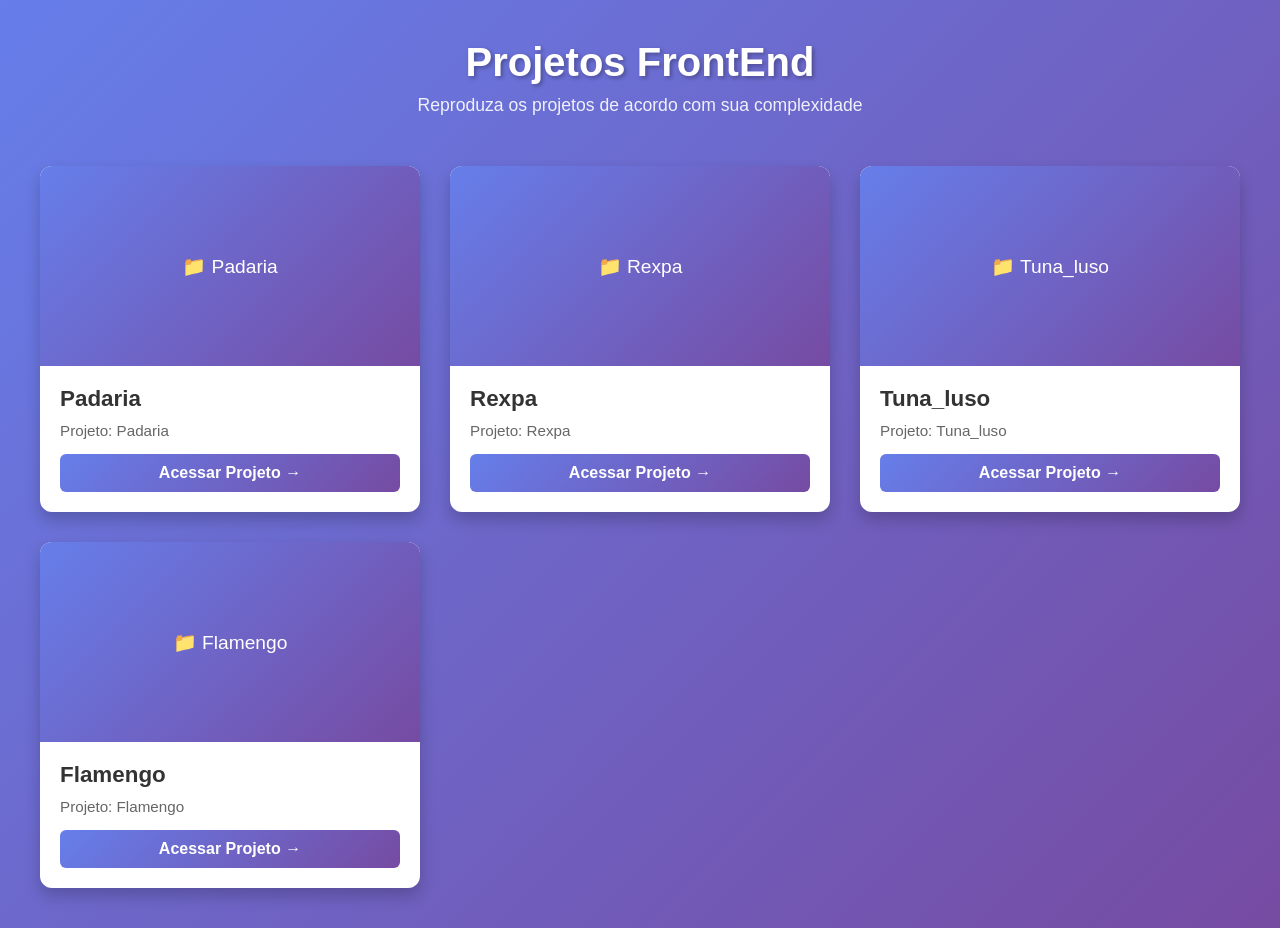
==== index.html @ fa575caa "cria projeto raiz" ====
<!DOCTYPE html>
<html lang="pt-BR">
<head>
    <meta charset="UTF-8">
    <meta name="viewport" content="width=device-width, initial-scale=1.0">
    <title>Meus Projetos FrontEnd</title>
    <style>
        * {
            margin: 0;
            padding: 0;
            box-sizing: border-box;
        }

        body {
            font-family: 'Segoe UI', Tahoma, Geneva, Verdana, sans-serif;
            background: linear-gradient(135deg, #667eea 0%, #764ba2 100%);
            min-height: 100vh;
            padding: 40px 20px;
        }

        .container {
            max-width: 1200px;
            margin: 0 auto;
        }

        header {
            text-align: center;
            color: white;
            margin-bottom: 50px;
        }

        header h1 {
            font-size: 2.5em;
            margin-bottom: 10px;
            text-shadow: 2px 2px 4px rgba(0, 0, 0, 0.3);
        }

        header p {
            font-size: 1.1em;
            opacity: 0.9;
        }

        .projects-grid {
            display: grid;
            grid-template-columns: repeat(auto-fit, minmax(280px, 1fr));
            gap: 30px;
            margin-top: 40px;
        }

        .card {
            background: white;
            border-radius: 12px;
            overflow: hidden;
            box-shadow: 0 8px 16px rgba(0, 0, 0, 0.2);
            transition: transform 0.3s ease, box-shadow 0.3s ease;
            cursor: pointer;
            display: flex;
            flex-direction: column;
        }

        .card:hover {
            transform: translateY(-8px);
            box-shadow: 0 12px 24px rgba(0, 0, 0, 0.3);
        }

        .card-image {
            width: 100%;
            height: 200px;
            object-fit: cover;
            background: #f0f0f0;
        }

        .card-placeholder {
            width: 100%;
            height: 200px;
            display: flex;
            align-items: center;
            justify-content: center;
            background: linear-gradient(135deg, #667eea 0%, #764ba2 100%);
            color: white;
            font-size: 1.2em;
            text-align: center;
            padding: 20px;
        }

        .card-content {
            padding: 20px;
            flex-grow: 1;
            display: flex;
            flex-direction: column;
        }

        .card-title {
            font-size: 1.4em;
            margin-bottom: 10px;
            color: #333;
            text-transform: capitalize;
            font-weight: 600;
        }

        .card-description {
            color: #666;
            font-size: 0.95em;
            margin-bottom: 15px;
            flex-grow: 1;
        }

        .card-link {
            display: inline-block;
            padding: 10px 20px;
            background: linear-gradient(135deg, #667eea 0%, #764ba2 100%);
            color: white;
            text-decoration: none;
            border-radius: 6px;
            font-weight: 600;
            transition: opacity 0.3s ease;
            text-align: center;
        }

        .card-link:hover {
            opacity: 0.9;
        }

        .no-projects {
            text-align: center;
            color: white;
            font-size: 1.2em;
            margin-top: 40px;
        }

        @media (max-width: 768px) {
            header h1 {
                font-size: 2em;
            }

            .projects-grid {
                grid-template-columns: 1fr;
                gap: 20px;
            }
        }
    </style>
</head>
<body>
    <div class="container">
        <header>
            <h1>Projetos FrontEnd</h1>
            <p>Reproduza os projetos de acordo com sua complexidade</p>
        </header>

        <div class="projects-grid" id="projectsGrid">
            <!-- Cards serão gerados aqui via JavaScript -->
        </div>

        <div id="noProjects" class="no-projects" style="display: none;">
            <p>Nenhum projeto encontrado. Adicione pastas com um arquivo <code>imagem_projeto.png</code> ou um arquivo <code>index.html</code></p>
        </div>
    </div>

    <script>
        // Função para extrair o número do nome da pasta
        // Ex: "1 - Flamengo" -> 1, "00 - Padaria" -> 0
        function extractFolderNumber(folderName) {
            const match = folderName.match(/^(\d+)\s*[-–]\s*/);
            return match ? parseInt(match[1], 10) : Infinity;
        }

        // Função para extrair o nome do projeto removendo o número
        // Ex: "1 - Flamengo" -> "Flamengo"
        // Ex: "Flamengo" -> "Flamengo" (sem número)
        function extractProjectName(folderName) {
            // Primeiro tenta remover número e hífen
            let name = folderName.replace(/^\d+\s*[-–]\s*/, '').trim();
            // Se não tinha número, usa o nome da pasta como está
            if (name === folderName) {
                return name.charAt(0).toUpperCase() + name.slice(1);
            }
            return name;
        }

        // Função para gerar descrição automática
        function generateDescription(projectName) {
            return `Projeto: ${projectName}`;
        }

        // Função para obter os projetos dinamicamente
        async function getProjects() {
            // Lista de pastas conhecidas que devem ser processadas
            const folderNames = [
                'padaria',
                'rexpa',
                'tuna_luso',
                'flamengo'
            ];

            const projects = folderNames.map(folder => ({
                folder: folder,
                number: extractFolderNumber(folder),
                name: extractProjectName(folder),
                description: generateDescription(extractProjectName(folder))
            }));

            // Ordenar projetos pelo número da pasta
            return projects.sort((a, b) => a.number - b.number);
        }

        // Função para carregar as imagens e criar os cards
        async function createProjectCards() {
            const gridContainer = document.getElementById('projectsGrid');
            const noProjectsMessage = document.getElementById('noProjects');

            const projects = await getProjects();

            if (projects.length === 0) {
                noProjectsMessage.style.display = 'block';
                return;
            }

            projects.forEach(project => {
                const card = document.createElement('div');
                card.className = 'card';

                // Caminho da imagem do projeto
                const imagePath = `${project.folder}/imagem_projeto.png`;
                
                // Criar a imagem
                const img = document.createElement('img');
                img.className = 'card-image';
                img.src = imagePath;
                img.alt = project.name;
                img.onerror = function() {
                    // Placeholder caso a imagem não carregue
                    const placeholder = document.createElement('div');
                    placeholder.className = 'card-placeholder';
                    placeholder.textContent = `📁 ${project.name}`;
                    card.replaceChild(placeholder, img);
                };

                // Conteúdo do card
                const content = document.createElement('div');
                content.className = 'card-content';
                
                const title = document.createElement('h3');
                title.className = 'card-title';
                title.textContent = project.name;
                
                const description = document.createElement('p');
                description.className = 'card-description';
                description.textContent = project.description;
                
                const link = document.createElement('a');
                link.className = 'card-link';
                link.href = `${project.folder}/`;
                link.textContent = 'Acessar Projeto →';
                
                content.appendChild(title);
                content.appendChild(description);
                content.appendChild(link);

                card.appendChild(img);
                card.appendChild(content);
                gridContainer.appendChild(card);
            });
        }

        // Criar os cards quando a página carregar
        document.addEventListener('DOMContentLoaded', createProjectCards);
    </script>
</body>
</html>
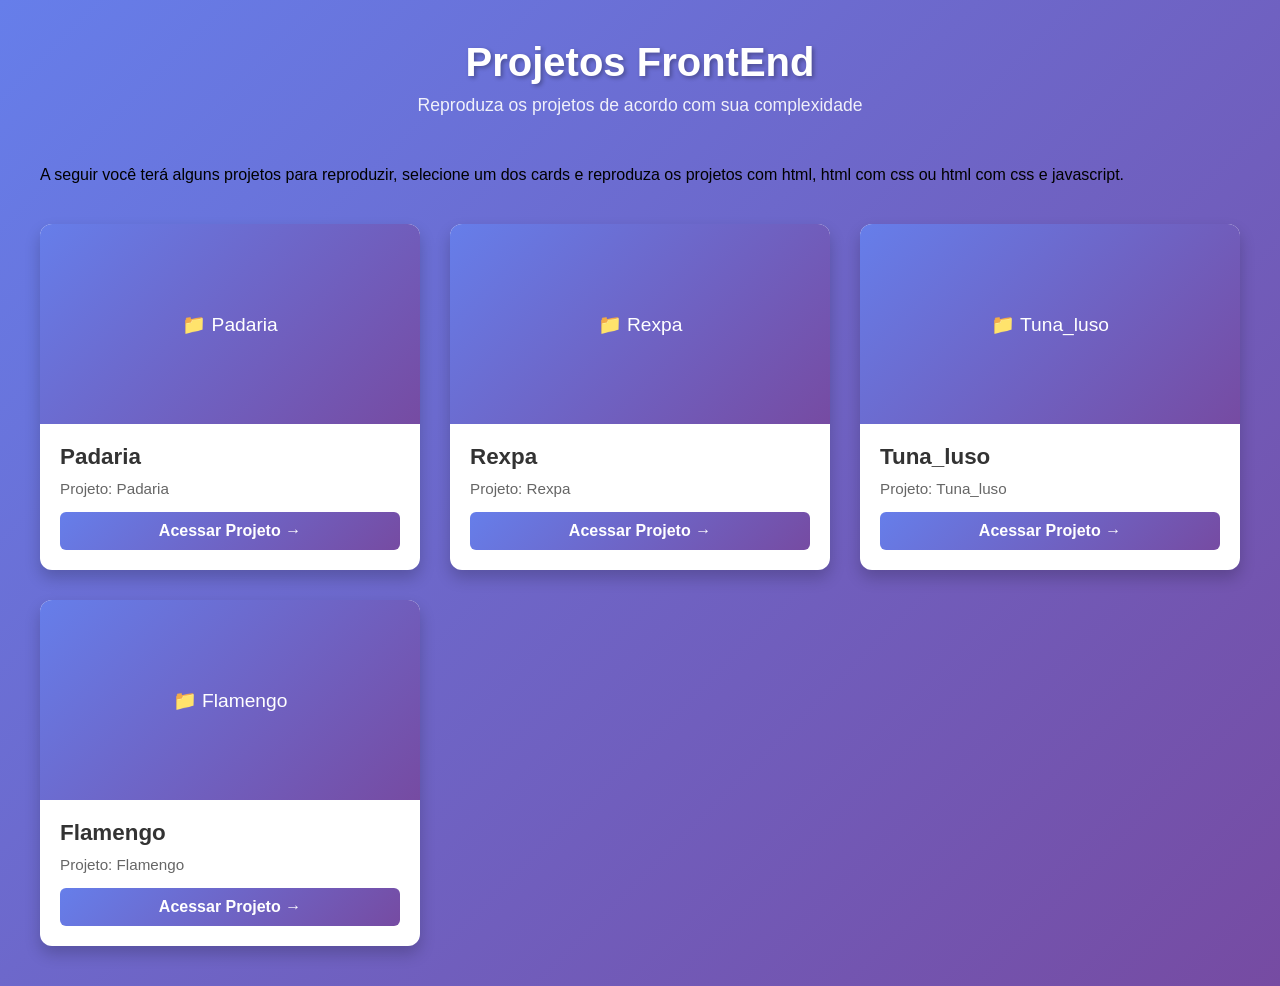
==== commit 63b84e95: "Ajusta nome dos projetos e adiciona introdução para os projetos" ====
--- a/index.html
+++ b/index.html
@@ -3,7 +3,7 @@
 <head>
     <meta charset="UTF-8">
     <meta name="viewport" content="width=device-width, initial-scale=1.0">
-    <title>Meus Projetos FrontEnd</title>
+    <title>Projetos FrontEnd</title>
     <style>
         * {
             margin: 0;
@@ -146,6 +146,10 @@
             <h1>Projetos FrontEnd</h1>
             <p>Reproduza os projetos de acordo com sua complexidade</p>
         </header>
+
+        <div class="projects-intro">
+            <p>A seguir você terá alguns projetos para reproduzir, selecione um dos cards e reproduza os projetos com html, html com css ou html com css e javascript.</p>
+        </div>
 
         <div class="projects-grid" id="projectsGrid">
             <!-- Cards serão gerados aqui via JavaScript -->
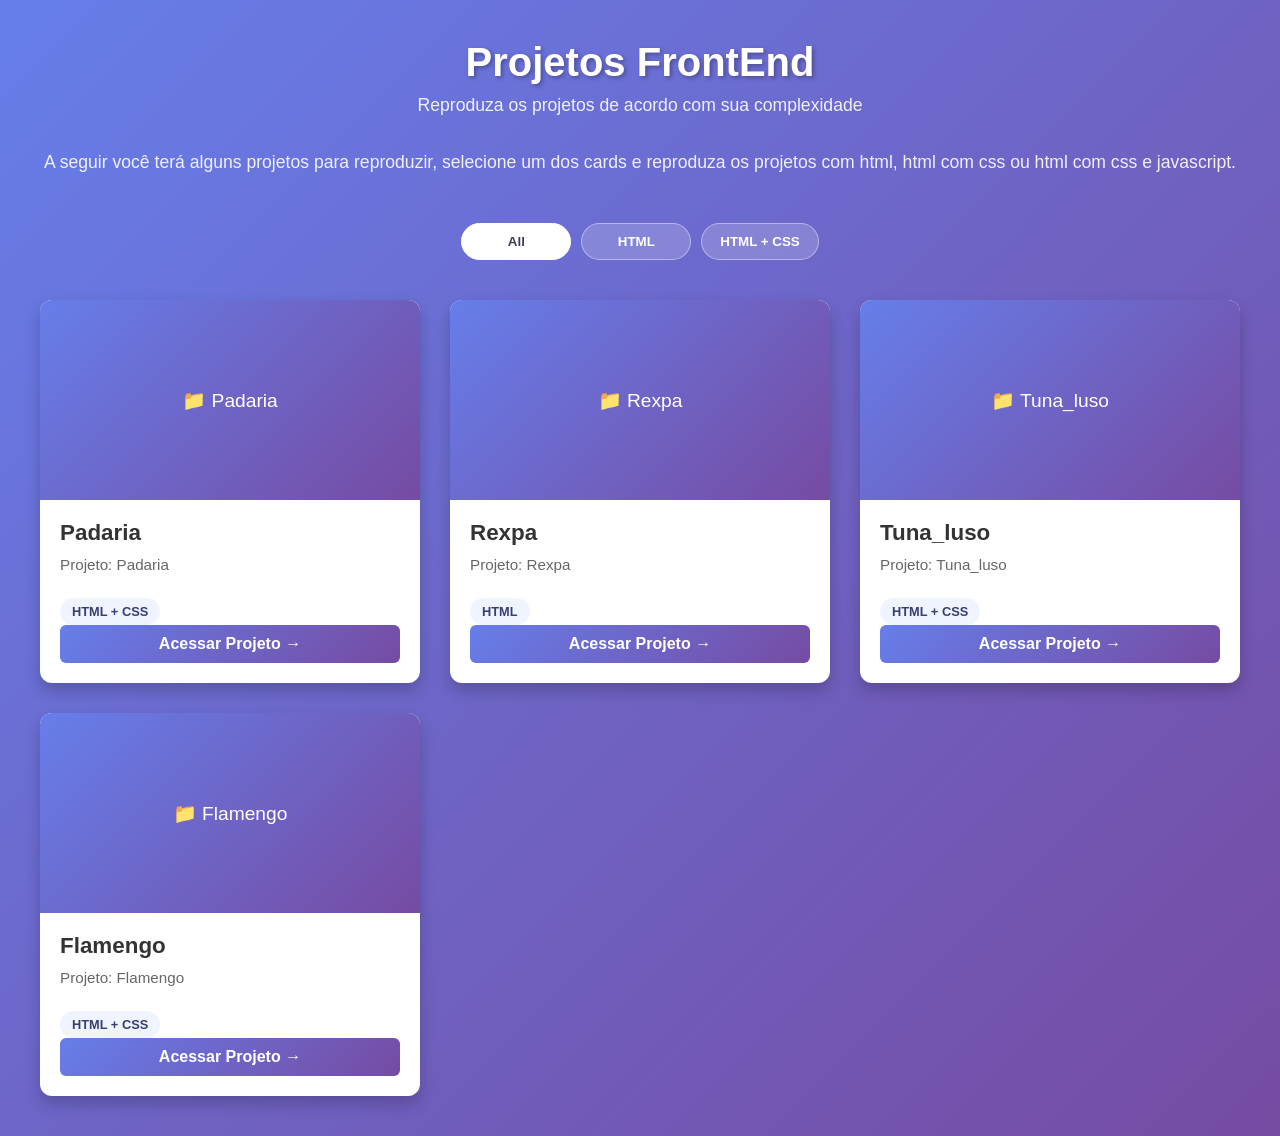
==== commit 95fcb3a0: "Ajusta filtro" ====
--- a/index.html
+++ b/index.html
@@ -40,6 +40,50 @@
             opacity: 0.9;
         }
 
+        .projects-filter {
+            display: flex;
+            flex-wrap: wrap;
+            gap: 10px;
+            justify-content: center;
+            margin-bottom: 30px;
+        }
+
+        .filter-button {
+            background: rgba(255, 255, 255, 0.18);
+            border: 1px solid rgba(255, 255, 255, 0.4);
+            color: white;
+            padding: 10px 18px;
+            border-radius: 999px;
+            cursor: pointer;
+            transition: background 0.2s ease, transform 0.2s ease;
+            font-weight: 600;
+            min-width: 110px;
+            text-align: center;
+        }
+
+        .filter-button:hover {
+            background: rgba(255, 255, 255, 0.3);
+            transform: translateY(-1px);
+        }
+
+        .filter-button.active {
+            background: white;
+            color: #3f3d56;
+            border-color: white;
+        }
+
+        .project-tag {
+            display: inline-block;
+            margin-right: 8px;
+            margin-top: 10px;
+            padding: 6px 12px;
+            border-radius: 999px;
+            font-size: 0.8em;
+            background: #f0f4ff;
+            color: #363f72;
+            font-weight: 600;
+        }
+
         .projects-grid {
             display: grid;
             grid-template-columns: repeat(auto-fit, minmax(280px, 1fr));
@@ -145,10 +189,16 @@
         <header>
             <h1>Projetos FrontEnd</h1>
             <p>Reproduza os projetos de acordo com sua complexidade</p>
+            <br>
+            <br>
+            <div class="projects-intro">
+                <p>A seguir você terá alguns projetos para reproduzir, selecione um dos cards e reproduza os projetos com html, html com css ou html com css e javascript.</p>
+            </div>
         </header>
 
-        <div class="projects-intro">
-            <p>A seguir você terá alguns projetos para reproduzir, selecione um dos cards e reproduza os projetos com html, html com css ou html com css e javascript.</p>
+
+        <div class="projects-filter" id="projectsFilter">
+            <!-- Filtros serão gerados aqui via JavaScript -->
         </div>
 
         <div class="projects-grid" id="projectsGrid">
@@ -161,24 +211,22 @@
     </div>
 
     <script>
+        const projectFilters = ['All', 'HTML', 'HTML + CSS'];
+        let selectedFilter = 'All';
+
         // Função para extrair o número do nome da pasta
-        // Ex: "1 - Flamengo" -> 1, "00 - Padaria" -> 0
+        // Ex: "1 - Flamengo" -> 1, "00 Padaria" -> 0
         function extractFolderNumber(folderName) {
-            const match = folderName.match(/^(\d+)\s*[-–]\s*/);
+            const match = folderName.match(/^(\d+)\s*(?:[-–]\s*)?/);
             return match ? parseInt(match[1], 10) : Infinity;
         }
 
         // Função para extrair o nome do projeto removendo o número
         // Ex: "1 - Flamengo" -> "Flamengo"
-        // Ex: "Flamengo" -> "Flamengo" (sem número)
+        // Ex: "00 padaria" -> "padaria"
         function extractProjectName(folderName) {
-            // Primeiro tenta remover número e hífen
-            let name = folderName.replace(/^\d+\s*[-–]\s*/, '').trim();
-            // Se não tinha número, usa o nome da pasta como está
-            if (name === folderName) {
-                return name.charAt(0).toUpperCase() + name.slice(1);
-            }
-            return name;
+            const name = folderName.replace(/^\d+\s*(?:[-–]\s*)?/, '').trim();
+            return name.charAt(0).toUpperCase() + name.slice(1);
         }
 
         // Função para gerar descrição automática
@@ -186,78 +234,122 @@
             return `Projeto: ${projectName}`;
         }
 
-        // Função para obter os projetos dinamicamente
+        // Obter os projetos com tags e nomes reais
         async function getProjects() {
-            // Lista de pastas conhecidas que devem ser processadas
-            const folderNames = [
-                'padaria',
-                'rexpa',
-                'tuna_luso',
-                'flamengo'
-            ];
-
-            const projects = folderNames.map(folder => ({
-                folder: folder,
-                number: extractFolderNumber(folder),
-                name: extractProjectName(folder),
-                description: generateDescription(extractProjectName(folder))
+            const projects = [
+                {
+                    folder: '00 padaria',
+                    tags: ['HTML + CSS']
+                },
+                {
+                    folder: '01 rexpa',
+                    tags: ['HTML']
+                },
+                {
+                    folder: '02 tuna_luso',
+                    tags: ['HTML + CSS']
+                },
+                {
+                    folder: '03 flamengo',
+                    tags: ['HTML + CSS']
+                }
+            ].map(project => ({
+                ...project,
+                number: extractFolderNumber(project.folder),
+                name: extractProjectName(project.folder),
+                description: generateDescription(extractProjectName(project.folder))
             }));
 
-            // Ordenar projetos pelo número da pasta
             return projects.sort((a, b) => a.number - b.number);
         }
 
-        // Função para carregar as imagens e criar os cards
+        function createFilterButtons() {
+            const filterContainer = document.getElementById('projectsFilter');
+            filterContainer.innerHTML = '';
+
+            projectFilters.forEach(filterName => {
+                const button = document.createElement('button');
+                button.type = 'button';
+                button.className = 'filter-button';
+                button.textContent = filterName;
+                if (filterName === selectedFilter) {
+                    button.classList.add('active');
+                }
+                button.addEventListener('click', () => {
+                    selectedFilter = filterName;
+                    document.querySelectorAll('.filter-button').forEach(btn => btn.classList.remove('active'));
+                    button.classList.add('active');
+                    createProjectCards();
+                });
+                filterContainer.appendChild(button);
+            });
+        }
+
+        function filterProjects(projects) {
+            if (selectedFilter === 'All') {
+                return projects;
+            }
+            return projects.filter(project => project.tags.includes(selectedFilter));
+        }
+
         async function createProjectCards() {
             const gridContainer = document.getElementById('projectsGrid');
             const noProjectsMessage = document.getElementById('noProjects');
 
             const projects = await getProjects();
-
-            if (projects.length === 0) {
+            const filteredProjects = filterProjects(projects);
+
+            gridContainer.innerHTML = '';
+            noProjectsMessage.style.display = 'none';
+
+            if (filteredProjects.length === 0) {
                 noProjectsMessage.style.display = 'block';
                 return;
             }
 
-            projects.forEach(project => {
+            filteredProjects.forEach(project => {
                 const card = document.createElement('div');
                 card.className = 'card';
 
-                // Caminho da imagem do projeto
                 const imagePath = `${project.folder}/imagem_projeto.png`;
-                
-                // Criar a imagem
                 const img = document.createElement('img');
                 img.className = 'card-image';
                 img.src = imagePath;
                 img.alt = project.name;
                 img.onerror = function() {
-                    // Placeholder caso a imagem não carregue
                     const placeholder = document.createElement('div');
                     placeholder.className = 'card-placeholder';
                     placeholder.textContent = `📁 ${project.name}`;
                     card.replaceChild(placeholder, img);
                 };
 
-                // Conteúdo do card
                 const content = document.createElement('div');
                 content.className = 'card-content';
-                
+
                 const title = document.createElement('h3');
                 title.className = 'card-title';
                 title.textContent = project.name;
-                
+
                 const description = document.createElement('p');
                 description.className = 'card-description';
                 description.textContent = project.description;
-                
+
+                const tagsContainer = document.createElement('div');
+                project.tags.forEach(tag => {
+                    const tagLabel = document.createElement('span');
+                    tagLabel.className = 'project-tag';
+                    tagLabel.textContent = tag;
+                    tagsContainer.appendChild(tagLabel);
+                });
+
                 const link = document.createElement('a');
                 link.className = 'card-link';
                 link.href = `${project.folder}/`;
                 link.textContent = 'Acessar Projeto →';
-                
+
                 content.appendChild(title);
                 content.appendChild(description);
+                content.appendChild(tagsContainer);
                 content.appendChild(link);
 
                 card.appendChild(img);
@@ -266,8 +358,10 @@
             });
         }
 
-        // Criar os cards quando a página carregar
-        document.addEventListener('DOMContentLoaded', createProjectCards);
+        document.addEventListener('DOMContentLoaded', () => {
+            createFilterButtons();
+            createProjectCards();
+        });
     </script>
 </body>
 </html>
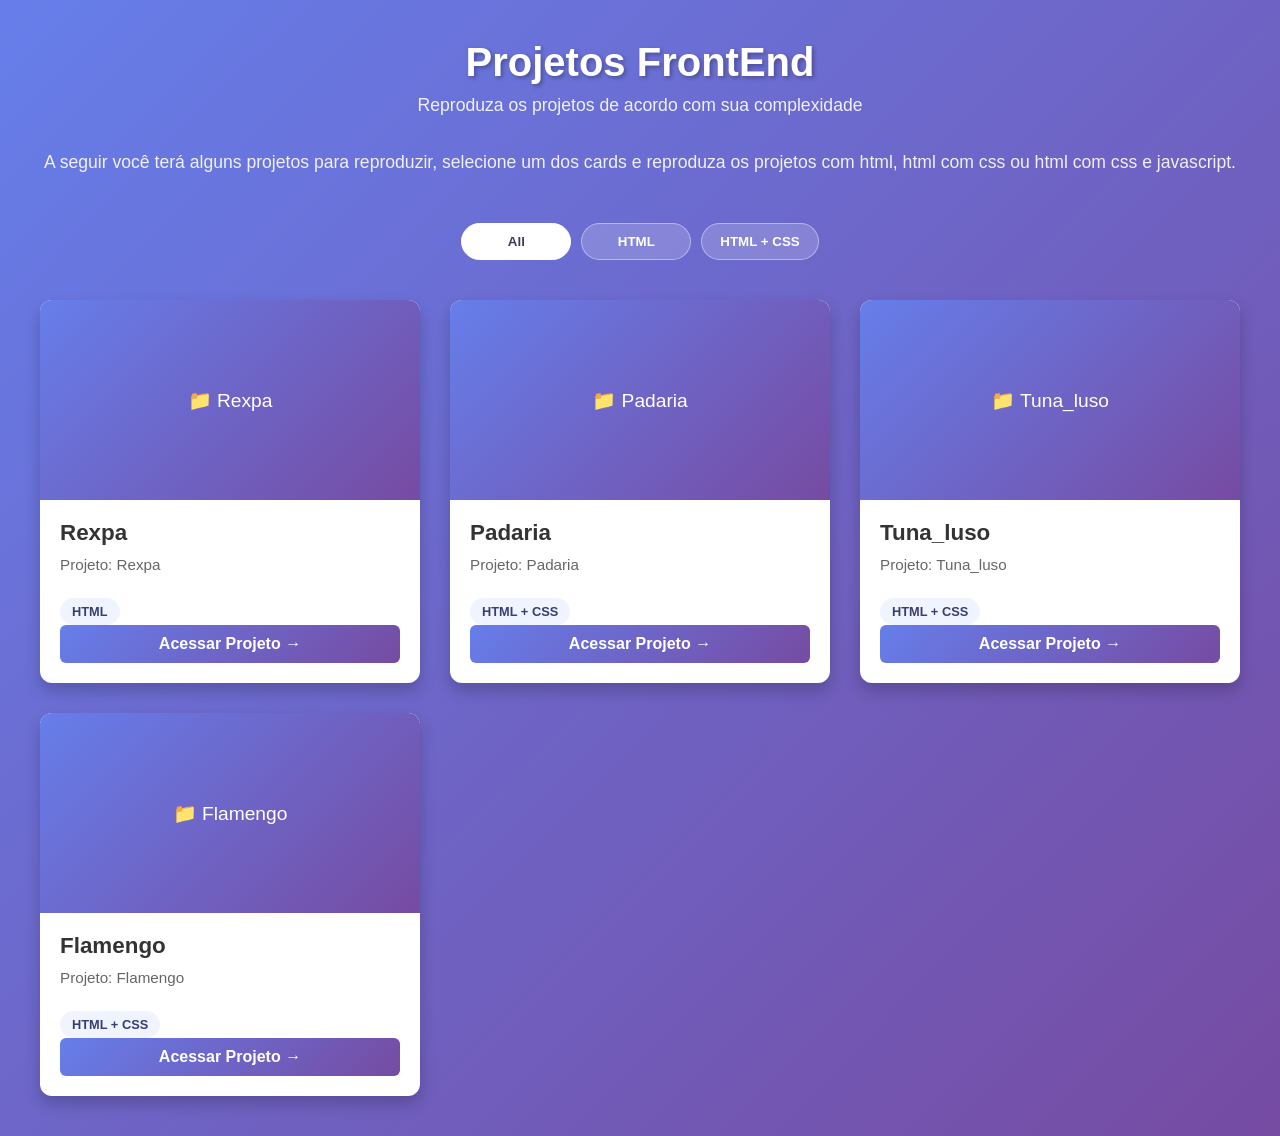
==== commit e6d9a1c9: "Corrije link das páginas" ====
--- a/index.html
+++ b/index.html
@@ -238,12 +238,12 @@
         async function getProjects() {
             const projects = [
                 {
-                    folder: '00 padaria',
-                    tags: ['HTML + CSS']
+                    folder: '00 rexpa',
+                    tags: ['HTML']
                 },
                 {
-                    folder: '01 rexpa',
-                    tags: ['HTML']
+                    folder: '01 padaria',
+                    tags: ['HTML + CSS']
                 },
                 {
                     folder: '02 tuna_luso',
@@ -344,7 +344,7 @@
 
                 const link = document.createElement('a');
                 link.className = 'card-link';
-                link.href = `${project.folder}/`;
+                link.href = `${project.folder}/index.html`;
                 link.textContent = 'Acessar Projeto →';
 
                 content.appendChild(title);
